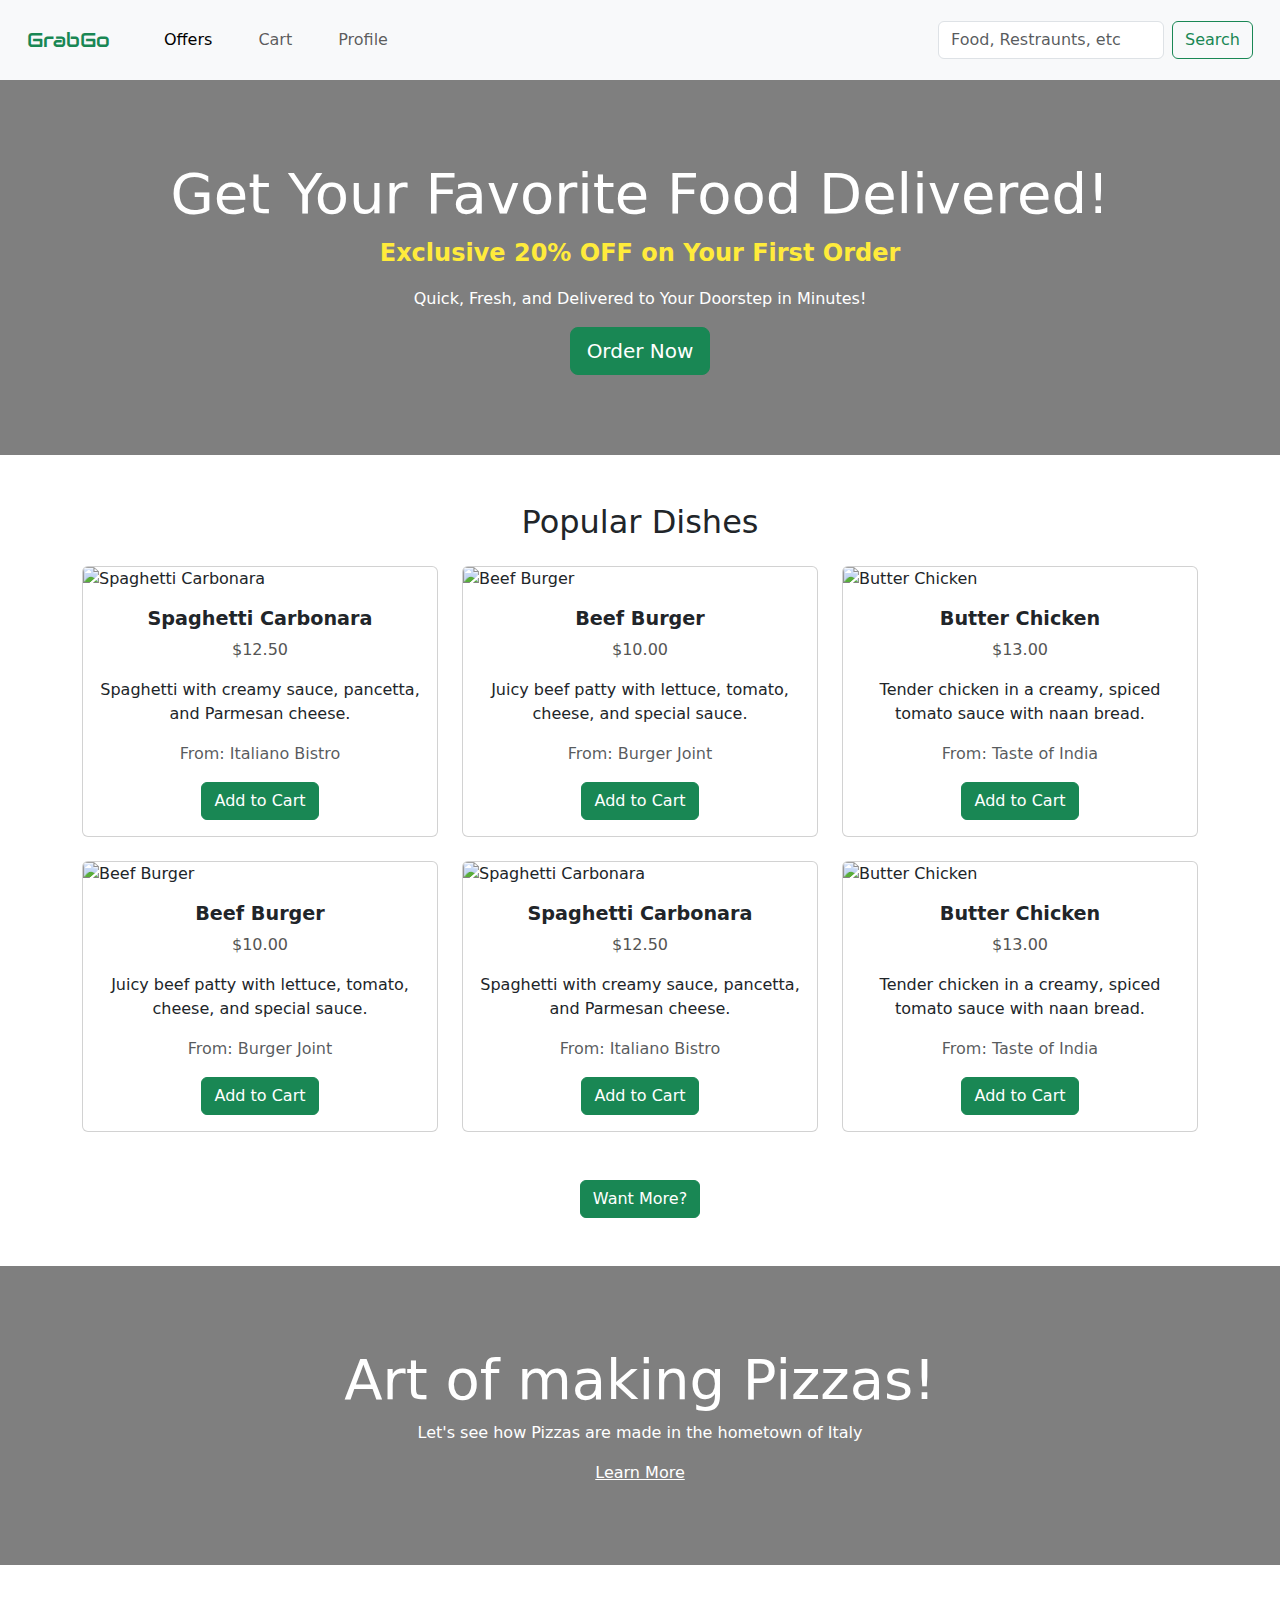
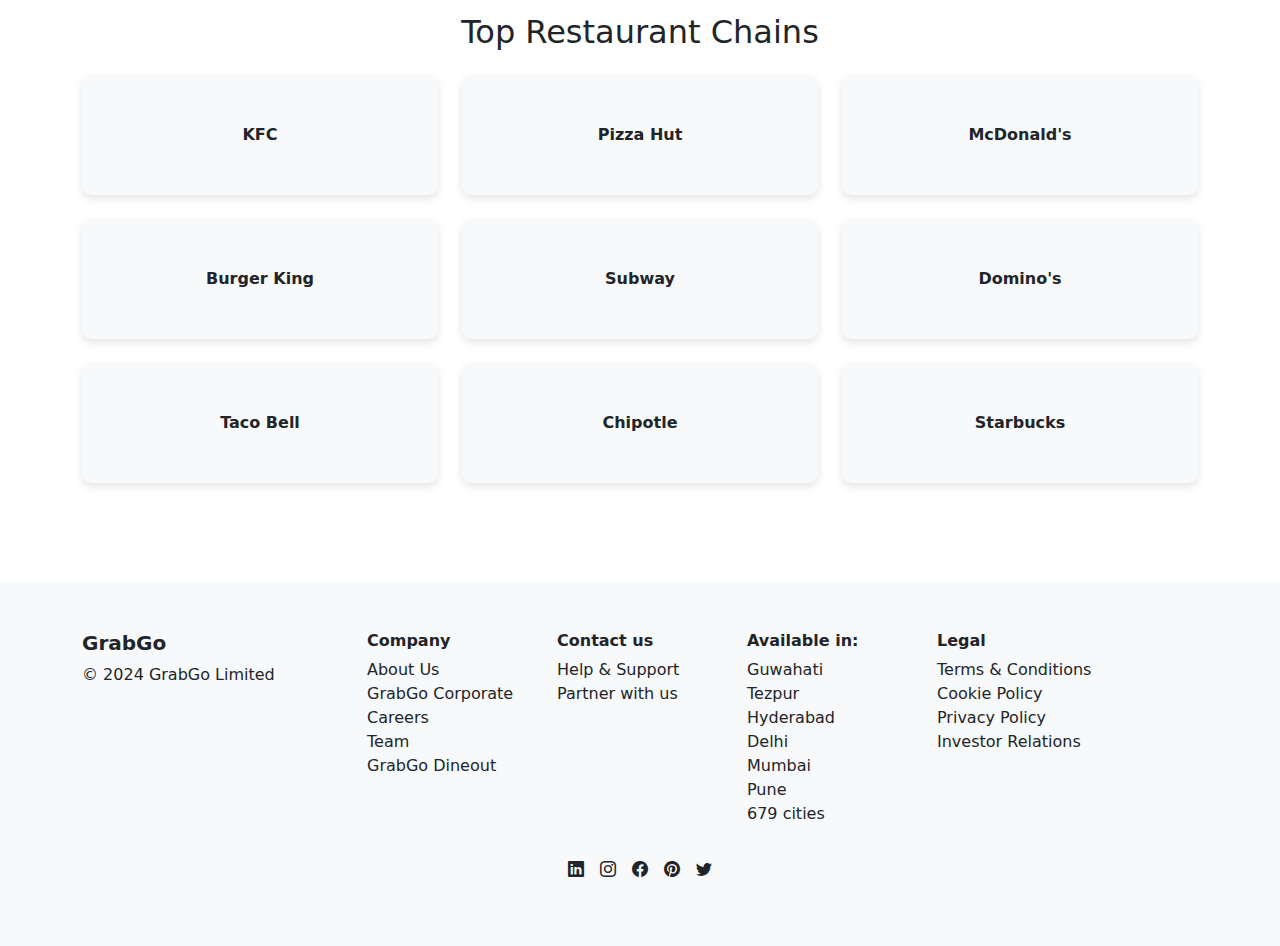
==== index.html @ b7c3b2dc "Add files via upload" ====
<!doctype html>
<html lang="en">

<head>
    <title>GrubGo - Pick your favourite dishes ASAP!</title>
    <meta charset="utf-8">
    <meta name="viewport" content="width=device-width, initial-scale=1">
    <link href="https://cdn.jsdelivr.net/npm/bootstrap@5.3.3/dist/css/bootstrap.min.css" rel="stylesheet" integrity="sha384-QWTKZyjpPEjISv5WaRU9OFeRpok6YctnYmDr5pNlyT2bRjXh0JMhjY6hW+ALEwIH" crossorigin="anonymous">
    <link rel="stylesheet" href="style.css">
    <link rel="preconnect" href="https://fonts.googleapis.com">
<link rel="preconnect" href="https://fonts.gstatic.com" crossorigin>
<link href="https://fonts.googleapis.com/css2?family=Audiowide&family=Press+Start+2P&display=swap" rel="stylesheet">
<link href="https://cdn.jsdelivr.net/npm/bootstrap-icons/font/bootstrap-icons.css" rel="stylesheet">

</head>

<body>
    <!-- Navbar -->
    <nav class="navbar navbar-expand-lg bg-body-tertiary">
        <div class="container-fluid">
          <a class="navbar-brand text-success" href="" style="font-family: 'Audiowide', sans-serif;">GrabGo</a>
          <button class="navbar-toggler" type="button" data-bs-toggle="collapse" data-bs-target="#navbarSupportedContent" aria-controls="navbarSupportedContent" aria-expanded="false" aria-label="Toggle navigation">
            <span class="navbar-toggler-icon"></span>
          </button>
          <div class="collapse navbar-collapse" id="navbarSupportedContent">
            <ul class="navbar-nav me-auto mb-2 mb-lg-0">
              <li class="nav-item">
                <a class="nav-link active" aria-current="page" href="#">Offers</a>
              </li> 
              <li class="nav-item">
                <a class="nav-link" href="#" data-bs-toggle="modal" data-bs-target="#checkoutModal">Cart</a>
              </li>
              <li class="nav-item">
                <a class="nav-link" href="#">Profile</a>
              </li>
            </ul>
            <form class="d-flex" role="search">
              <input class="form-control me-2" type="search" placeholder="Food, Restraunts, etc" aria-label="Search">
              <button class="btn btn-outline-success" type="submit">Search</button>
            </form>
          </div>
        </div>
      </nav>    


    <!-- Banner Section -->
<div class="banner">
    <div class="banner-overlay"></div>
    <div class="container banner-content">
        <h1 class="display-4 text-white">Get Your Favorite Food Delivered!</h1>
        <p class="lead discount-text">Exclusive 20% OFF on Your First Order</p>
        <p class="text-white">Quick, Fresh, and Delivered to Your Doorstep in Minutes!</p>
        <a href="#order" class="btn btn-lg btn-success text-white">Order Now</a>
    </div>
</div>

    <!-- Popular Dishes Section -->
<div class="container my-5">
    <h2 class="text-center mb-4">Popular Dishes</h2>
    <div class="row g-4" id="foodItemsContainer">
        <!-- Food items will be injected here -->
    </div>
    <div class="container mt-5 d-flex justify-content-center">
        <a href="food.html" class="btn btn-success">Want More?</a>
    </div>
</div>  
<!-- Banner Section -->
<div class="banner2">
    <div class="banner-overlay"></div>
    <div class="container banner-content">
        <h1 class="display-4 text-white" style="font-weight: 500;">Art of making Pizzas!</h1>
        <p class="text-white">Let's see how Pizzas are made in the hometown of Italy</p>
        <a href="#order" class="text-white">Learn More</a>
    </div>
</div>

<!-- Top Restaurants Section -->
<div class="container my-5">
    <h2 class="text-center mb-4">Top Restaurant Chains</h2>
    <div class="row g-4">
        <div class="col-md-4">
            <div class="restaurant-card">KFC</div>
        </div>
        <div class="col-md-4">
            <div class="restaurant-card">Pizza Hut</div>
        </div>
        <div class="col-md-4">
            <div class="restaurant-card">McDonald's</div>
        </div>
        <div class="col-md-4">
            <div class="restaurant-card">Burger King</div>
        </div>
        <div class="col-md-4">
            <div class="restaurant-card">Subway</div>
        </div>
        <div class="col-md-4">
            <div class="restaurant-card">Domino's</div>
        </div>
        <div class="col-md-4">
            <div class="restaurant-card">Taco Bell</div>
        </div>
        <div class="col-md-4">
            <div class="restaurant-card">Chipotle</div>
        </div>
        <div class="col-md-4">
            <div class="restaurant-card">Starbucks</div>
        </div>
    </div>
</div>

    <!-- Footer -->
<footer class="bg-light text-dark py-5 footer">
    <div class="container">
        <div class="row">
            <!-- Logo and Copyright -->
            <div class="col-lg-3 col-md-6 mb-4 mb-lg-0">
                <h5 class="fw-bold text-orange">GrabGo</h5>
                <p>© 2024 GrabGo Limited</p>
            </div>
            
            <!-- Company Links -->
            <div class="col-lg-2 col-md-6 mb-4 mb-lg-0">
                <h6 class="fw-bold">Company</h6>
                <ul class="list-unstyled">
                    <li><a href="#" class="text-dark text-decoration-none">About Us</a></li>
                    <li><a href="#" class="text-dark text-decoration-none">GrabGo Corporate</a></li>
                    <li><a href="#" class="text-dark text-decoration-none">Careers</a></li>
                    <li><a href="#" class="text-dark text-decoration-none">Team</a></li>
                    <li><a href="#" class="text-dark text-decoration-none">GrabGo Dineout</a></li>
                </ul>
            </div>
            
            <!-- Contact Us Links -->
            <div class="col-lg-2 col-md-6 mb-4 mb-lg-0">
                <h6 class="fw-bold">Contact us</h6>
                <ul class="list-unstyled">
                    <li><a href="#" class="text-dark text-decoration-none">Help & Support</a></li>
                    <li><a href="#" class="text-dark text-decoration-none">Partner with us</a></li>
                </ul>
            </div>
            
            <!-- Available Cities Links -->
            <div class="col-lg-2 col-md-6 mb-4 mb-lg-0">
                <h6 class="fw-bold">Available in:</h6>
                <ul class="list-unstyled">
                    <li><a href="#" class="text-dark text-decoration-none">Guwahati</a></li>
                    <li><a href="#" class="text-dark text-decoration-none">Tezpur</a></li>
                    <li><a href="#" class="text-dark text-decoration-none">Hyderabad</a></li>
                    <li><a href="#" class="text-dark text-decoration-none">Delhi</a></li>
                    <li><a href="#" class="text-dark text-decoration-none">Mumbai</a></li>
                    <li><a href="#" class="text-dark text-decoration-none">Pune</a></li>
                    <li><a href="#" class="text-dark text-decoration-none">679 cities</a></li>
                </ul>
            </div>
            
            <!-- Legal Links -->
            <div class="col-lg-2 col-md-6 mb-4 mb-lg-0">
                <h6 class="fw-bold">Legal</h6>
                <ul class="list-unstyled">
                    <li><a href="#" class="text-dark text-decoration-none">Terms & Conditions</a></li>
                    <li><a href="#" class="text-dark text-decoration-none">Cookie Policy</a></li>
                    <li><a href="#" class="text-dark text-decoration-none">Privacy Policy</a></li>
                    <li><a href="#" class="text-dark text-decoration-none">Investor Relations</a></li>
                </ul>
            </div>
        </div>
    </div>
    
    <!-- Social Links at the Bottom -->
    <div class="container mt-3">
        <div class="row justify-content-center">
            <div class="col-12">
                <ul class="list-unstyled d-flex justify-content-center">
                    <li><a href="#" class="text-dark text-decoration-none me-3"><i class="bi bi-linkedin"></i></a></li>
                    <li><a href="#" class="text-dark text-decoration-none me-3"><i class="bi bi-instagram"></i></a></li>
                    <li><a href="#" class="text-dark text-decoration-none me-3"><i class="bi bi-facebook"></i></a></li>
                    <li><a href="#" class="text-dark text-decoration-none me-3"><i class="bi bi-pinterest"></i></a></li>
                    <li><a href="#" class="text-dark text-decoration-none"><i class="bi bi-twitter"></i></a></li>
                </ul>
            </div>
        </div>
    </div>
</footer>


    <!-- Modal -->
<div class="modal fade" id="checkoutModal" tabindex="-1" aria-labelledby="checkoutModalLabel" aria-hidden="true">
    <div class="modal-dialog modal-dialog-centered">
        <div class="modal-content">
            <div class="modal-header">
                <h5 class="modal-title" id="checkoutModalLabel">Your Cart</h5>
                <button type="button" class="btn-close" data-bs-dismiss="modal" aria-label="Close"></button>
            </div>
            <div class="modal-body">
                <table class="table">
                    <thead>
                        <tr>
                            <th>Product</th>
                            <th class="text-center">Quantity</th>
                            <th>Price</th>
                        </tr>
                    </thead>
                    <tbody>
                        <tr>
                            <td>Cheese Burger</td>
                            <td class="text-center">
                                <button class="btn btn-outline-secondary btn-sm" onclick="decrementQuantity('cheeseBurgerQty', 5.99)">−</button>
                                <span id="cheeseBurgerQty" class="mx-2">2</span>
                                <button class="btn btn-outline-secondary btn-sm" onclick="incrementQuantity('cheeseBurgerQty', 5.99)">+</button>
                            </td>
                            <td>$<span id="cheeseBurgerPrice">11.98</span></td>
                        </tr>
                        <tr>
                            <td>Pepperoni Pizza</td>
                            <td class="text-center">
                                <button class="btn btn-outline-secondary btn-sm" onclick="decrementQuantity('pepperoniPizzaQty', 8.99)">−</button>
                                <span id="pepperoniPizzaQty" class="mx-2">1</span>
                                <button class="btn btn-outline-secondary btn-sm" onclick="incrementQuantity('pepperoniPizzaQty', 8.99)">+</button>
                            </td>
                            <td>$<span id="pepperoniPizzaPrice">8.99</span></td>
                        </tr>
                        <tr>
                            <td>Sushi Platter</td>
                            <td class="text-center">
                                <button class="btn btn-outline-secondary btn-sm" onclick="decrementQuantity('sushiPlatterQty', 12.99)">−</button>
                                <span id="sushiPlatterQty" class="mx-2">1</span>
                                <button class="btn btn-outline-secondary btn-sm" onclick="incrementQuantity('sushiPlatterQty', 12.99)">+</button>
                            </td>
                            <td>$<span id="sushiPlatterPrice">12.99</span></td>
                        </tr>
                    </tbody>
                    <tfoot>
                        <tr>
                            <th colspan="2" class="text-end">Subtotal</th>
                            <th>$<span id="subtotalPrice">33.96</span></th>
                        </tr>
                        <tr>
                            <th colspan="2" class="text-end">Tax (10%)</th>
                            <th>$<span id="taxPrice">3.40</span></th>
                        </tr>
                        <tr>
                            <th colspan="2" class="text-end">Delivery Charges</th>
                            <th>$<span id="deliveryCharges">5.00</span></th>
                        </tr>
                        <tr>
                            <th colspan="2" class="text-end">Total</th>
                            <th>$<span id="totalPrice">42.36</span></th>
                        </tr>
                    </tfoot>
                    
                </table>
            </div>
            <div class="modal-footer">
                <button type="button" class="btn btn-success">
                    <a href="checkout.html" class="text-decoration-none text-white">Proceed to Checkout</a>
                </button>
            </div>
        </div>
    </div>
</div>


    <!-- Bootstrap JS -->
    <script src="https://cdn.jsdelivr.net/npm/bootstrap@5.3.3/dist/js/bootstrap.bundle.min.js" integrity="sha384-YvpcrYf0tY3lHB60NNkmXc5s9fDVZLESaAA55NDzOxhy9GkcIdslK1eN7N6jIeHz" crossorigin="anonymous"></script>
</body>
<!-- JavaScript for incrementing and decrementing quantities -->
<script src="script.js"></script>  
</html>
---- style.css ----
body{
    overflow-x: hidden;
}
 
 /* Custom styling for banner */
 .banner {
    background-image: url('https://png.pngtree.com/thumb_back/fw800/background/20240612/pngtree-cookies-with-coffee-beans-and-milk-image_15748825.jpg');
    background-size: cover;
    background-position: center;
    color: #fff;
    text-align: center;
    padding: 80px 20px;
    position: relative;
}

.banner2 {
    background-image: url('https://media.istockphoto.com/id/1144820743/photo/pizza-chef-preparing-pizza-at-the-restaurant.jpg?s=612x612&w=0&k=20&c=QMcGU_j2hwvl7LG-KmWXCfnYVulH_b8zywKLSmHswRo=');
    background-size: cover;
    background-position: center;
    color: #fff;
    text-align: center;
    padding: 80px 20px;
    position: relative;
}

.navbar{
        height: 80px;
        padding-left: 15px;
        padding-right: 15px;
    }

.nav-link{
    margin-left: 30px;
}

.banner-overlay {
    position: absolute;
    top: 0;
    left: 0;
    right: 0;
    bottom: 0;
    background-color: rgba(0, 0, 0, 0.5); /* Dark overlay for readability */
}

.banner-content {
    position: relative;
    z-index: 1;
}

.discount-text {
    font-size: 1.5rem;
    font-weight: bold;
    color: #ffeb3b; /* Highlighted discount color */
}

.banner-btn {
    background-color: #b42bf4;
    color: #ffffff;
    border: none;
}

.search-btn{
    background-color: #b42bf4;
    color: white;
}
       /* Top Restaurants Cards */
.restaurant-card {
    width: 100%;
    background-color: #f8f9fa;
    display: flex;
    align-items: center;
    justify-content: center;
    border-radius: 10px;
    box-shadow: 0 4px 8px rgba(0, 0, 0, 0.1);
    font-weight: bold;
    font-size: 1rem;
    height: 120px;
    text-align: center;
    transition: transform 0.3s ease, box-shadow 0.3s ease; /* Smooth transition for scaling and shadow */
}

/* Hover Effect */
.restaurant-card:hover {
    transform: scale(1.05); /* Scale up the card */
    box-shadow: 0 8px 16px rgba(0, 0, 0, 0.2); /* Increase shadow size */
    cursor: pointer; /* Change the cursor to indicate it's clickable */
}

        /* Popular Dishes Cards */
        .food-card .card-body {
            text-align: center;
        }
        .food-card-title {
            font-size: 1.2rem;
            font-weight: bold;
        }
        .food-card-price {
            font-size: 1rem;
            color: #555;
        }

.footer{
    margin-top: 100px;
    width: 100%;
}

@media (max-width: 767px) {
    .footer .col-lg-3,
    .footer .col-lg-2 {
        text-align: center;
    }

    .footer .col-md-6 {
        text-align: center;
    }
    
    .footer h5,
    .footer h6 {
        font-size: 1.2rem;
    }

    .footer ul {
        padding-left: 0;
        list-style-type: none;
    }
}

.personal-details{
    font-weight: bold;
}

.discount-section{
    font-weight: bold;
}

/* Payment Info Section */
.payment-info-section {
    margin-top: 50px;
}

.payment-info-section h3 {
    margin-bottom: 20px;
    text-align: center;
}

.payment-info-section .form-label {
    font-weight: bold;
}

/* Adjusting the form fields */
.payment-info-section .form-group {
    margin-bottom: 1rem;
}

.payment-info-section .col-form-label {
    font-weight: bold;
}

/* Making Expiry Date and CVV fields smaller */
.payment-info-section .form-small {
    max-width: 200px;
}

/* Styling for making fields side by side */
.payment-info-section .row {
    justify-content: center;
}

.personal-details-header, .payment-details-header, .discount-details-header{
    font-weight: bold;
    font-size: 18px;
}
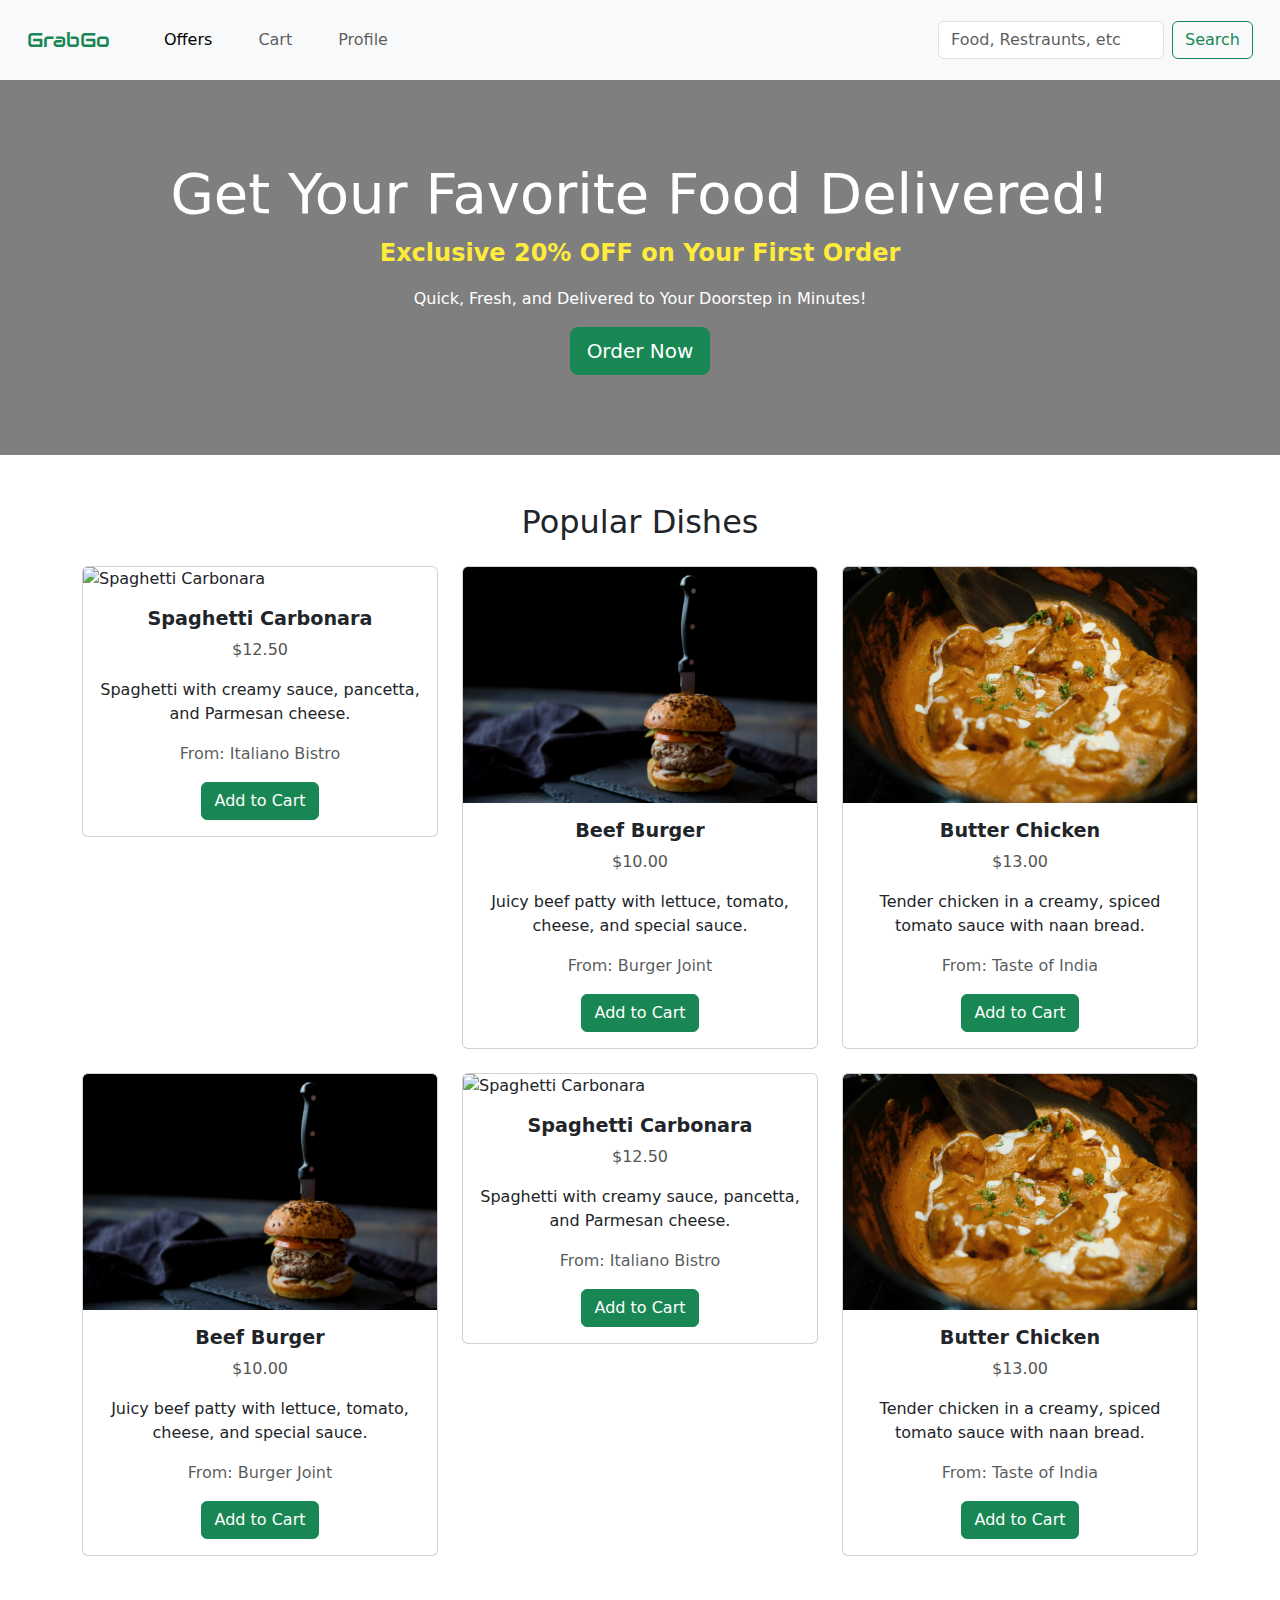
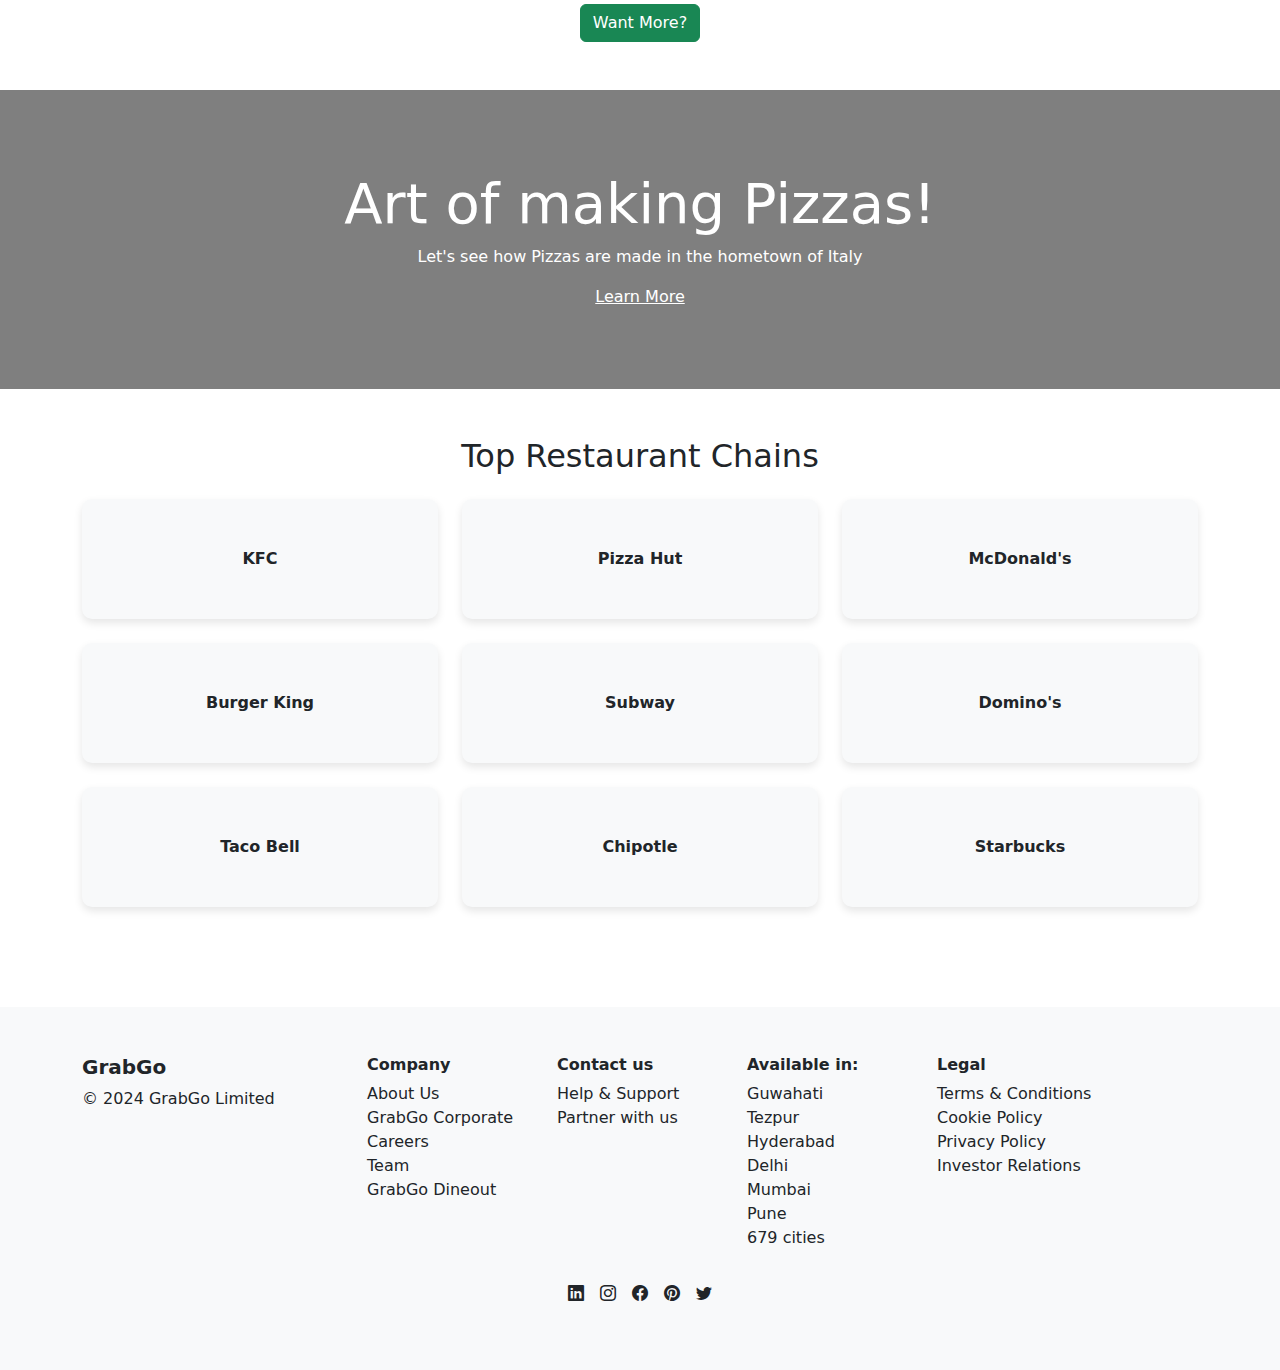
==== commit 59e51380: "Update index.html" ====
--- a/index.html
+++ b/index.html
@@ -3,17 +3,15 @@
 
 <head>
     <title>GrubGo - Pick your favourite dishes ASAP!</title>
-    <meta charset="utf-8">
-    <meta name="viewport" content="width=device-width, initial-scale=1">
-    <link href="https://cdn.jsdelivr.net/npm/bootstrap@5.3.3/dist/css/bootstrap.min.css" rel="stylesheet" integrity="sha384-QWTKZyjpPEjISv5WaRU9OFeRpok6YctnYmDr5pNlyT2bRjXh0JMhjY6hW+ALEwIH" crossorigin="anonymous">
-    <link rel="stylesheet" href="style.css">
-    <link rel="preconnect" href="https://fonts.googleapis.com">
+</head>
+<meta charset="utf-8">
+<meta name="viewport" content="width=device-width, initial-scale=1">
+<link href="https://cdn.jsdelivr.net/npm/bootstrap@5.3.3/dist/css/bootstrap.min.css" rel="stylesheet" integrity="sha384-QWTKZyjpPEjISv5WaRU9OFeRpok6YctnYmDr5pNlyT2bRjXh0JMhjY6hW+ALEwIH" crossorigin="anonymous">
+<link rel="stylesheet" href="style.css">
+<link rel="preconnect" href="https://fonts.googleapis.com">
 <link rel="preconnect" href="https://fonts.gstatic.com" crossorigin>
 <link href="https://fonts.googleapis.com/css2?family=Audiowide&family=Press+Start+2P&display=swap" rel="stylesheet">
 <link href="https://cdn.jsdelivr.net/npm/bootstrap-icons/font/bootstrap-icons.css" rel="stylesheet">
-
-</head>
-
 <body>
     <!-- Navbar -->
     <nav class="navbar navbar-expand-lg bg-body-tertiary">
@@ -265,4 +263,4 @@
 </body>
 <!-- JavaScript for incrementing and decrementing quantities -->
 <script src="script.js"></script>  
-</html>+</html>
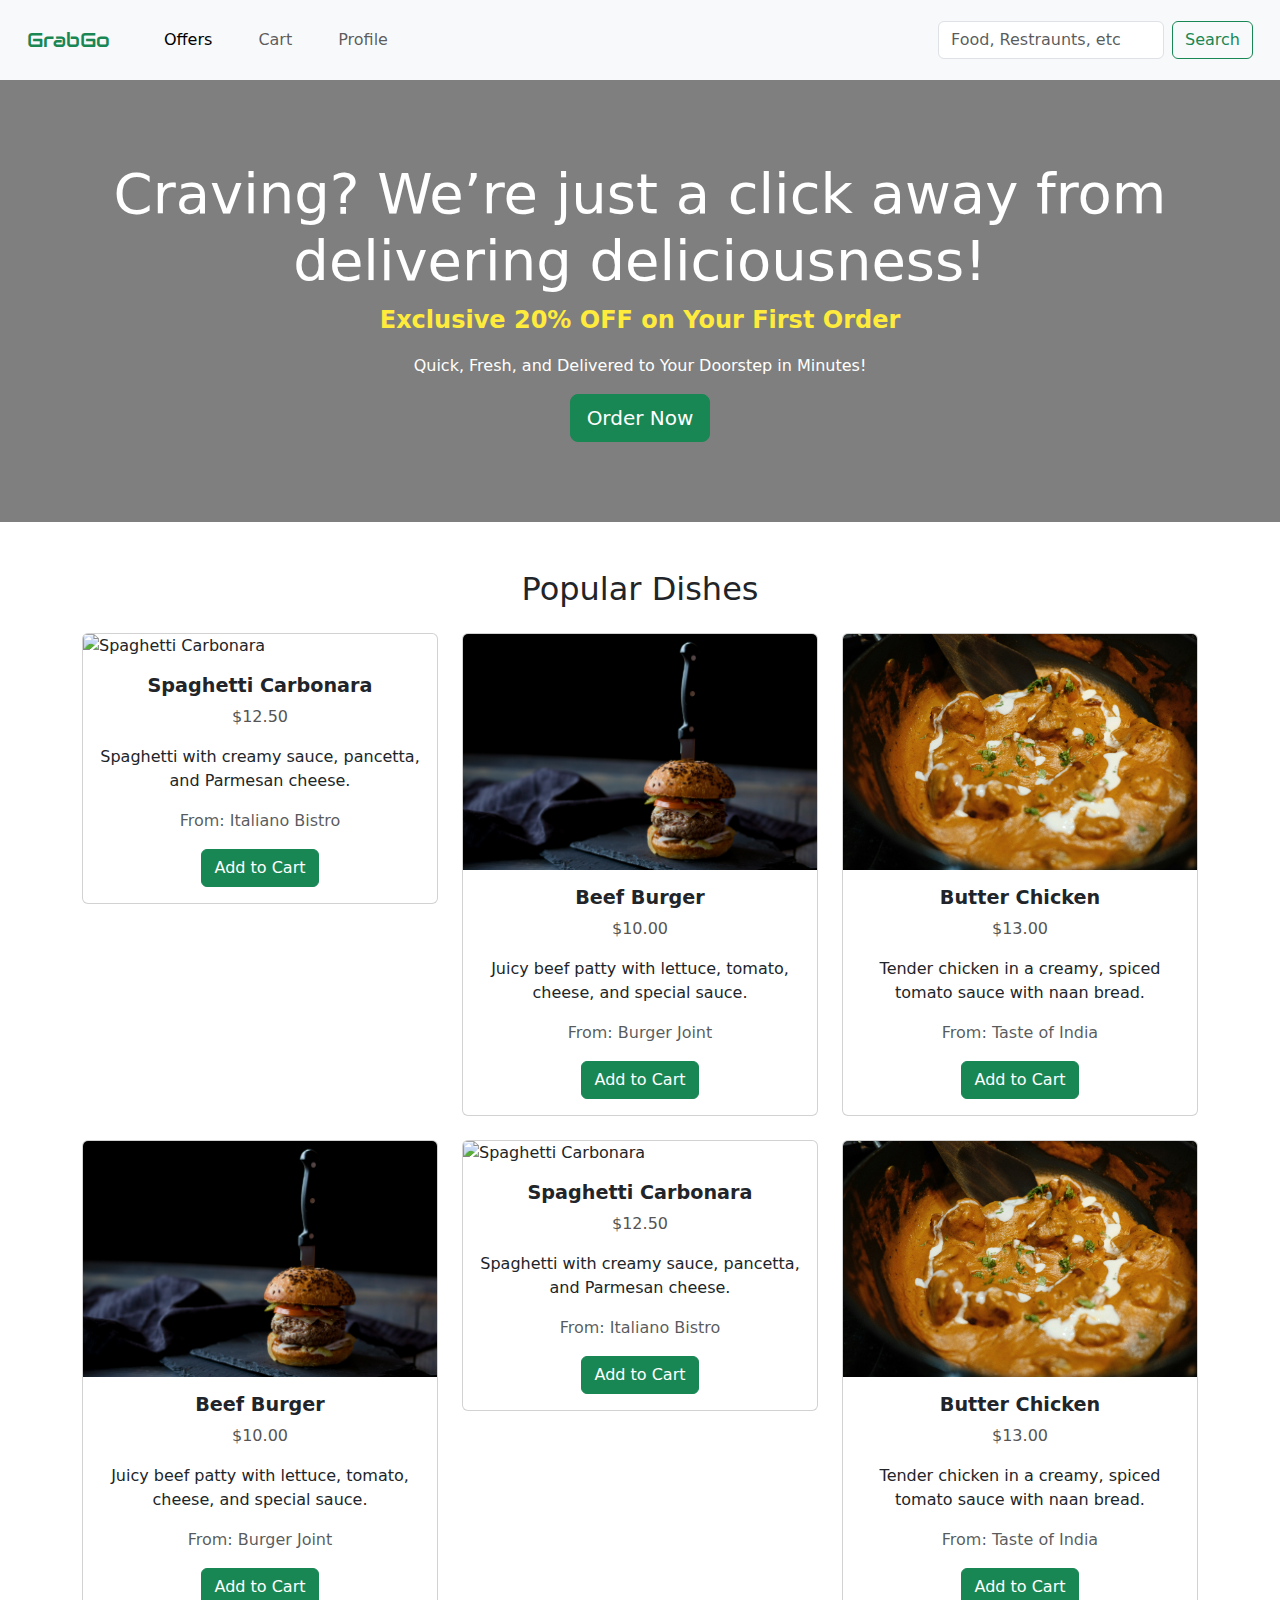
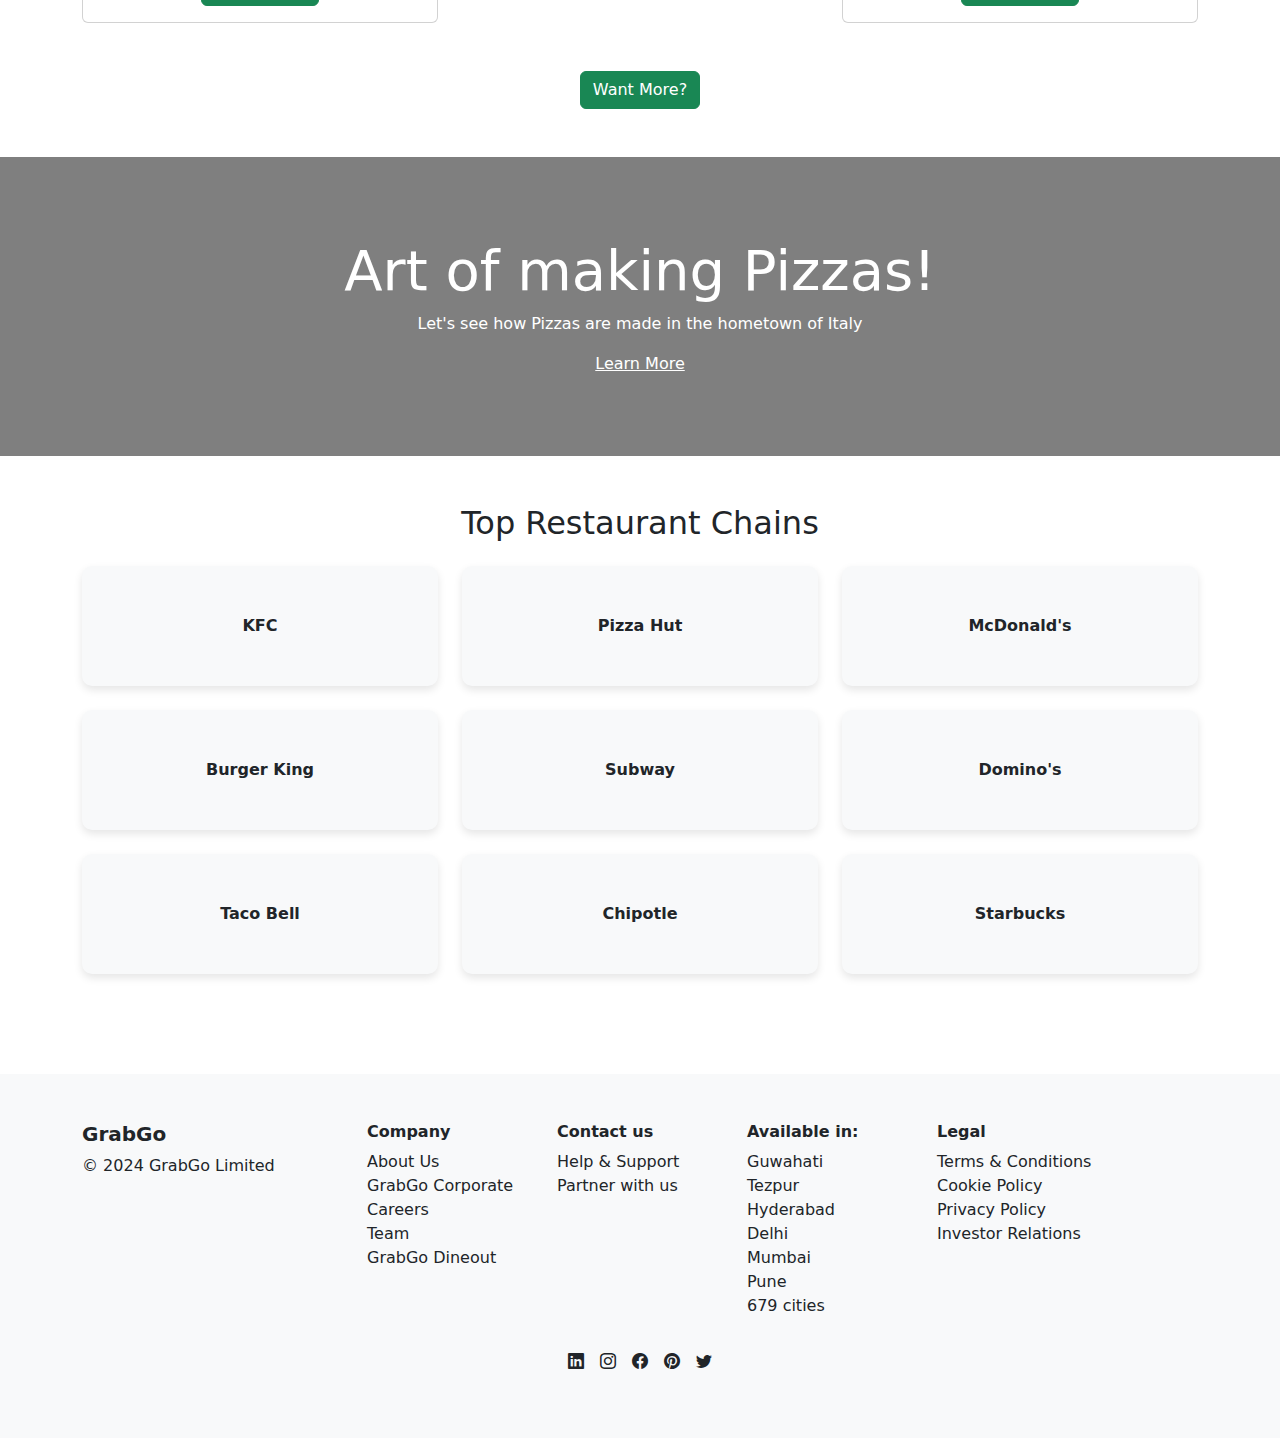
==== commit 4cf5e603: "Update index.html" ====
--- a/index.html
+++ b/index.html
@@ -45,7 +45,7 @@
 <div class="banner">
     <div class="banner-overlay"></div>
     <div class="container banner-content">
-        <h1 class="display-4 text-white">Get Your Favorite Food Delivered!</h1>
+        <h1 class="display-4 text-white">Craving? We’re just a click away from delivering deliciousness!</h1>
         <p class="lead discount-text">Exclusive 20% OFF on Your First Order</p>
         <p class="text-white">Quick, Fresh, and Delivered to Your Doorstep in Minutes!</p>
         <a href="#order" class="btn btn-lg btn-success text-white">Order Now</a>
--- a/style.css
+++ b/style.css
@@ -1,9 +1,8 @@
 body{
     overflow-x: hidden;
 }
- 
- /* Custom styling for banner */
- .banner {
+/* Custom styling for banner */
+.banner {
     background-image: url('https://png.pngtree.com/thumb_back/fw800/background/20240612/pngtree-cookies-with-coffee-beans-and-milk-image_15748825.jpg');
     background-size: cover;
     background-position: center;
@@ -12,7 +11,6 @@
     padding: 80px 20px;
     position: relative;
 }
-
 .banner2 {
     background-image: url('https://media.istockphoto.com/id/1144820743/photo/pizza-chef-preparing-pizza-at-the-restaurant.jpg?s=612x612&w=0&k=20&c=QMcGU_j2hwvl7LG-KmWXCfnYVulH_b8zywKLSmHswRo=');
     background-size: cover;
@@ -22,48 +20,43 @@
     padding: 80px 20px;
     position: relative;
 }
-
 .navbar{
-        height: 80px;
-        padding-left: 15px;
-        padding-right: 15px;
-    }
-
+    height: 80px;
+    padding-left: 15px;
+    padding-right: 15px;
+}
 .nav-link{
     margin-left: 30px;
 }
-
 .banner-overlay {
     position: absolute;
     top: 0;
     left: 0;
     right: 0;
     bottom: 0;
-    background-color: rgba(0, 0, 0, 0.5); /* Dark overlay for readability */
+    background-color: rgba(0, 0, 0, 0.5);
+   /* Dark overlay for readability */
 }
-
 .banner-content {
     position: relative;
     z-index: 1;
 }
-
 .discount-text {
     font-size: 1.5rem;
     font-weight: bold;
-    color: #ffeb3b; /* Highlighted discount color */
+    color: #ffeb3b;
+   /* Highlighted discount color */
 }
-
 .banner-btn {
     background-color: #b42bf4;
     color: #ffffff;
     border: none;
 }
-
 .search-btn{
     background-color: #b42bf4;
     color: white;
 }
-       /* Top Restaurants Cards */
+/* Top Restaurants Cards */
 .restaurant-card {
     width: 100%;
     background-color: #f8f9fa;
@@ -76,97 +69,82 @@
     font-size: 1rem;
     height: 120px;
     text-align: center;
-    transition: transform 0.3s ease, box-shadow 0.3s ease; /* Smooth transition for scaling and shadow */
+    transition: transform 0.3s ease, box-shadow 0.3s ease;
+   /* Smooth transition for scaling and shadow */
 }
-
 /* Hover Effect */
 .restaurant-card:hover {
-    transform: scale(1.05); /* Scale up the card */
-    box-shadow: 0 8px 16px rgba(0, 0, 0, 0.2); /* Increase shadow size */
-    cursor: pointer; /* Change the cursor to indicate it's clickable */
+    transform: scale(1.05);
+   /* Scale up the card */
+    box-shadow: 0 8px 16px rgba(0, 0, 0, 0.2);
+   /* Increase shadow size */
+    cursor: pointer;
+   /* Change the cursor to indicate it's clickable */
 }
-
-        /* Popular Dishes Cards */
-        .food-card .card-body {
-            text-align: center;
-        }
-        .food-card-title {
-            font-size: 1.2rem;
-            font-weight: bold;
-        }
-        .food-card-price {
-            font-size: 1rem;
-            color: #555;
-        }
-
+/* Popular Dishes Cards */
+.food-card .card-body {
+    text-align: center;
+}
+.food-card-title {
+    font-size: 1.2rem;
+    font-weight: bold;
+}
+.food-card-price {
+    font-size: 1rem;
+    color: #555;
+}
 .footer{
     margin-top: 100px;
     width: 100%;
 }
-
 @media (max-width: 767px) {
-    .footer .col-lg-3,
-    .footer .col-lg-2 {
+    .footer .col-lg-3, .footer .col-lg-2 {
         text-align: center;
-    }
-
+   }
     .footer .col-md-6 {
         text-align: center;
-    }
-    
-    .footer h5,
-    .footer h6 {
+   }
+    .footer h5, .footer h6 {
         font-size: 1.2rem;
-    }
-
+   }
     .footer ul {
         padding-left: 0;
         list-style-type: none;
-    }
+   }
 }
-
 .personal-details{
     font-weight: bold;
 }
-
 .discount-section{
     font-weight: bold;
 }
-
 /* Payment Info Section */
 .payment-info-section {
     margin-top: 50px;
 }
-
 .payment-info-section h3 {
     margin-bottom: 20px;
     text-align: center;
 }
-
 .payment-info-section .form-label {
     font-weight: bold;
 }
-
 /* Adjusting the form fields */
 .payment-info-section .form-group {
     margin-bottom: 1rem;
 }
-
 .payment-info-section .col-form-label {
     font-weight: bold;
 }
-
 /* Making Expiry Date and CVV fields smaller */
 .payment-info-section .form-small {
     max-width: 200px;
 }
-
 /* Styling for making fields side by side */
 .payment-info-section .row {
     justify-content: center;
 }
-
 .personal-details-header, .payment-details-header, .discount-details-header{
     font-weight: bold;
     font-size: 18px;
-}+}
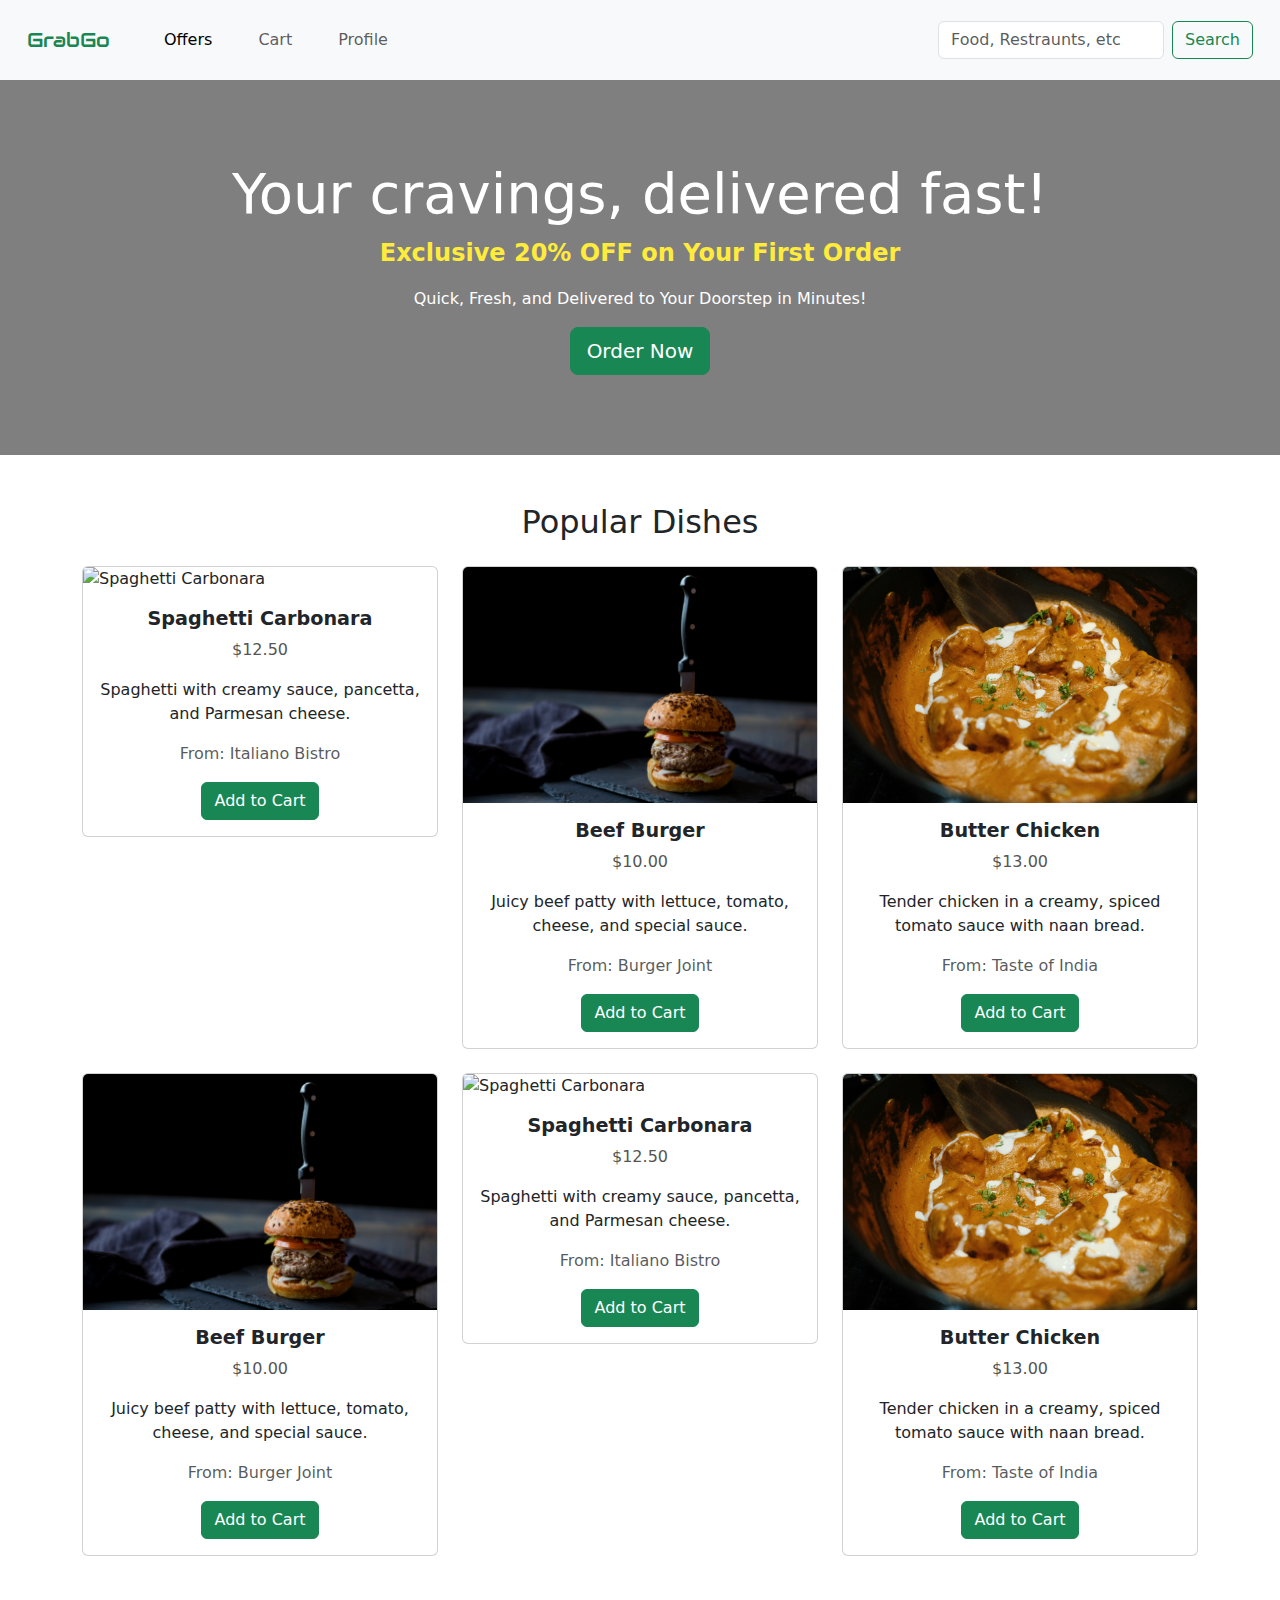
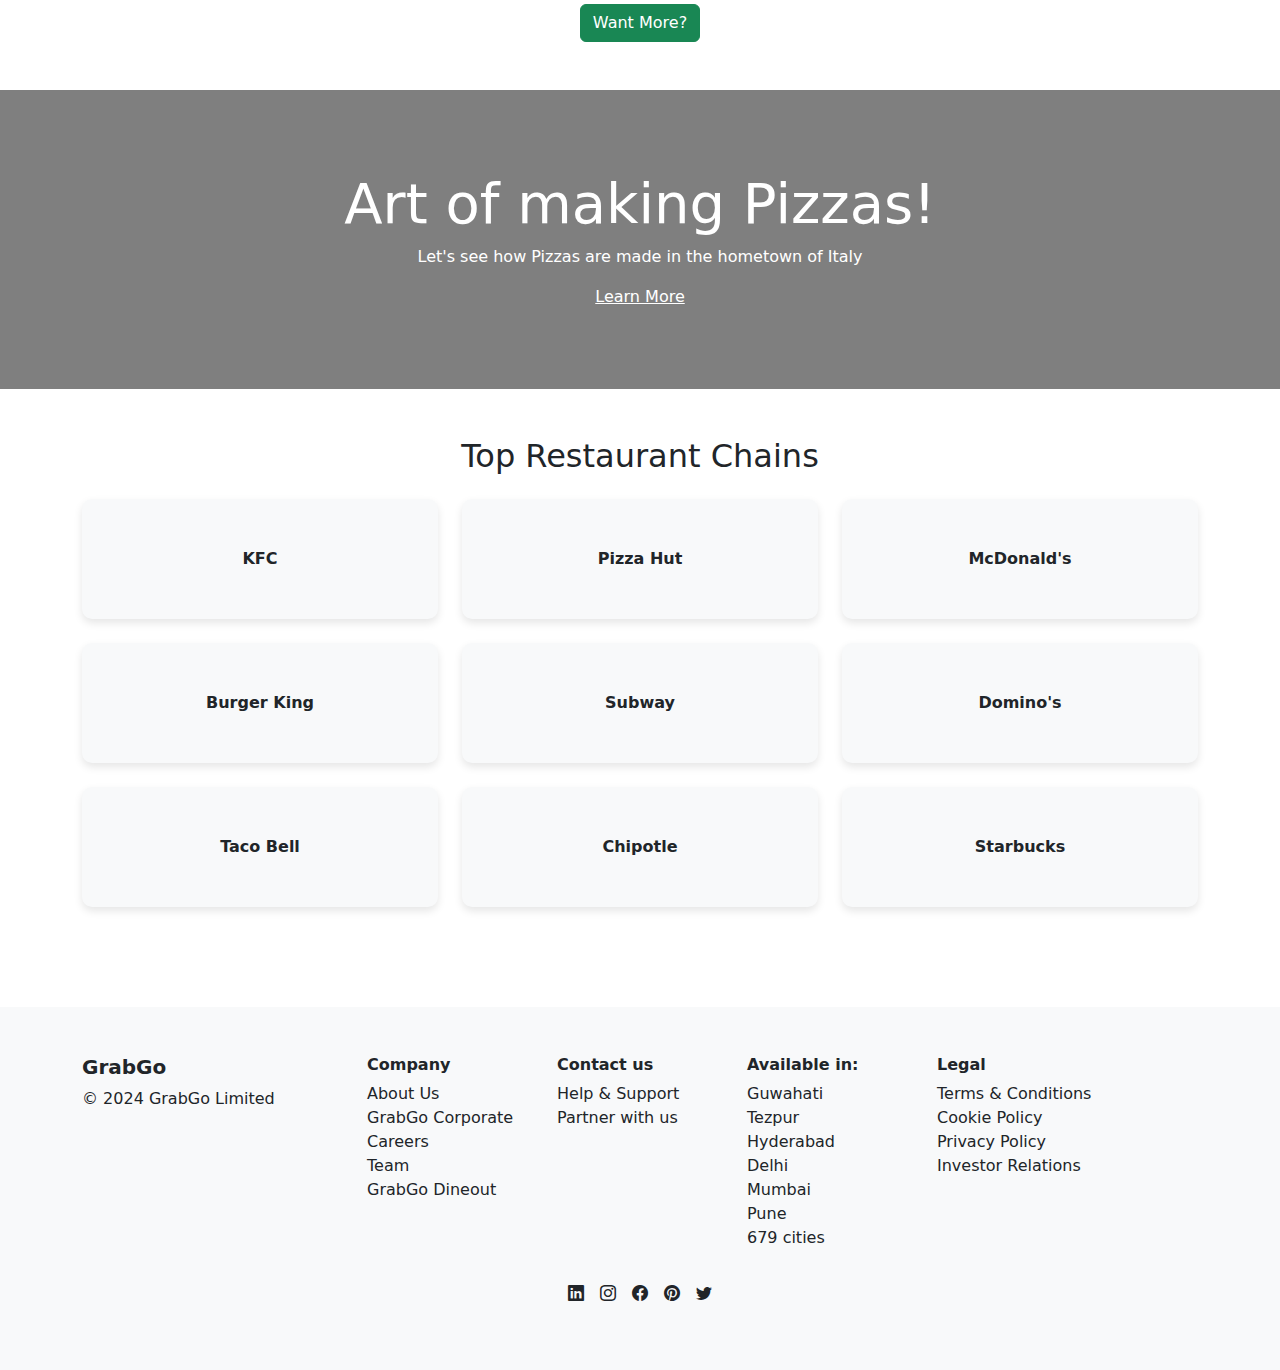
==== commit 5a059694: "Update index.html" ====
--- a/index.html
+++ b/index.html
@@ -45,7 +45,7 @@
 <div class="banner">
     <div class="banner-overlay"></div>
     <div class="container banner-content">
-        <h1 class="display-4 text-white">Craving? We’re just a click away from delivering deliciousness!</h1>
+        <h1 class="display-4 text-white">Your cravings, delivered fast!</h1>
         <p class="lead discount-text">Exclusive 20% OFF on Your First Order</p>
         <p class="text-white">Quick, Fresh, and Delivered to Your Doorstep in Minutes!</p>
         <a href="#order" class="btn btn-lg btn-success text-white">Order Now</a>
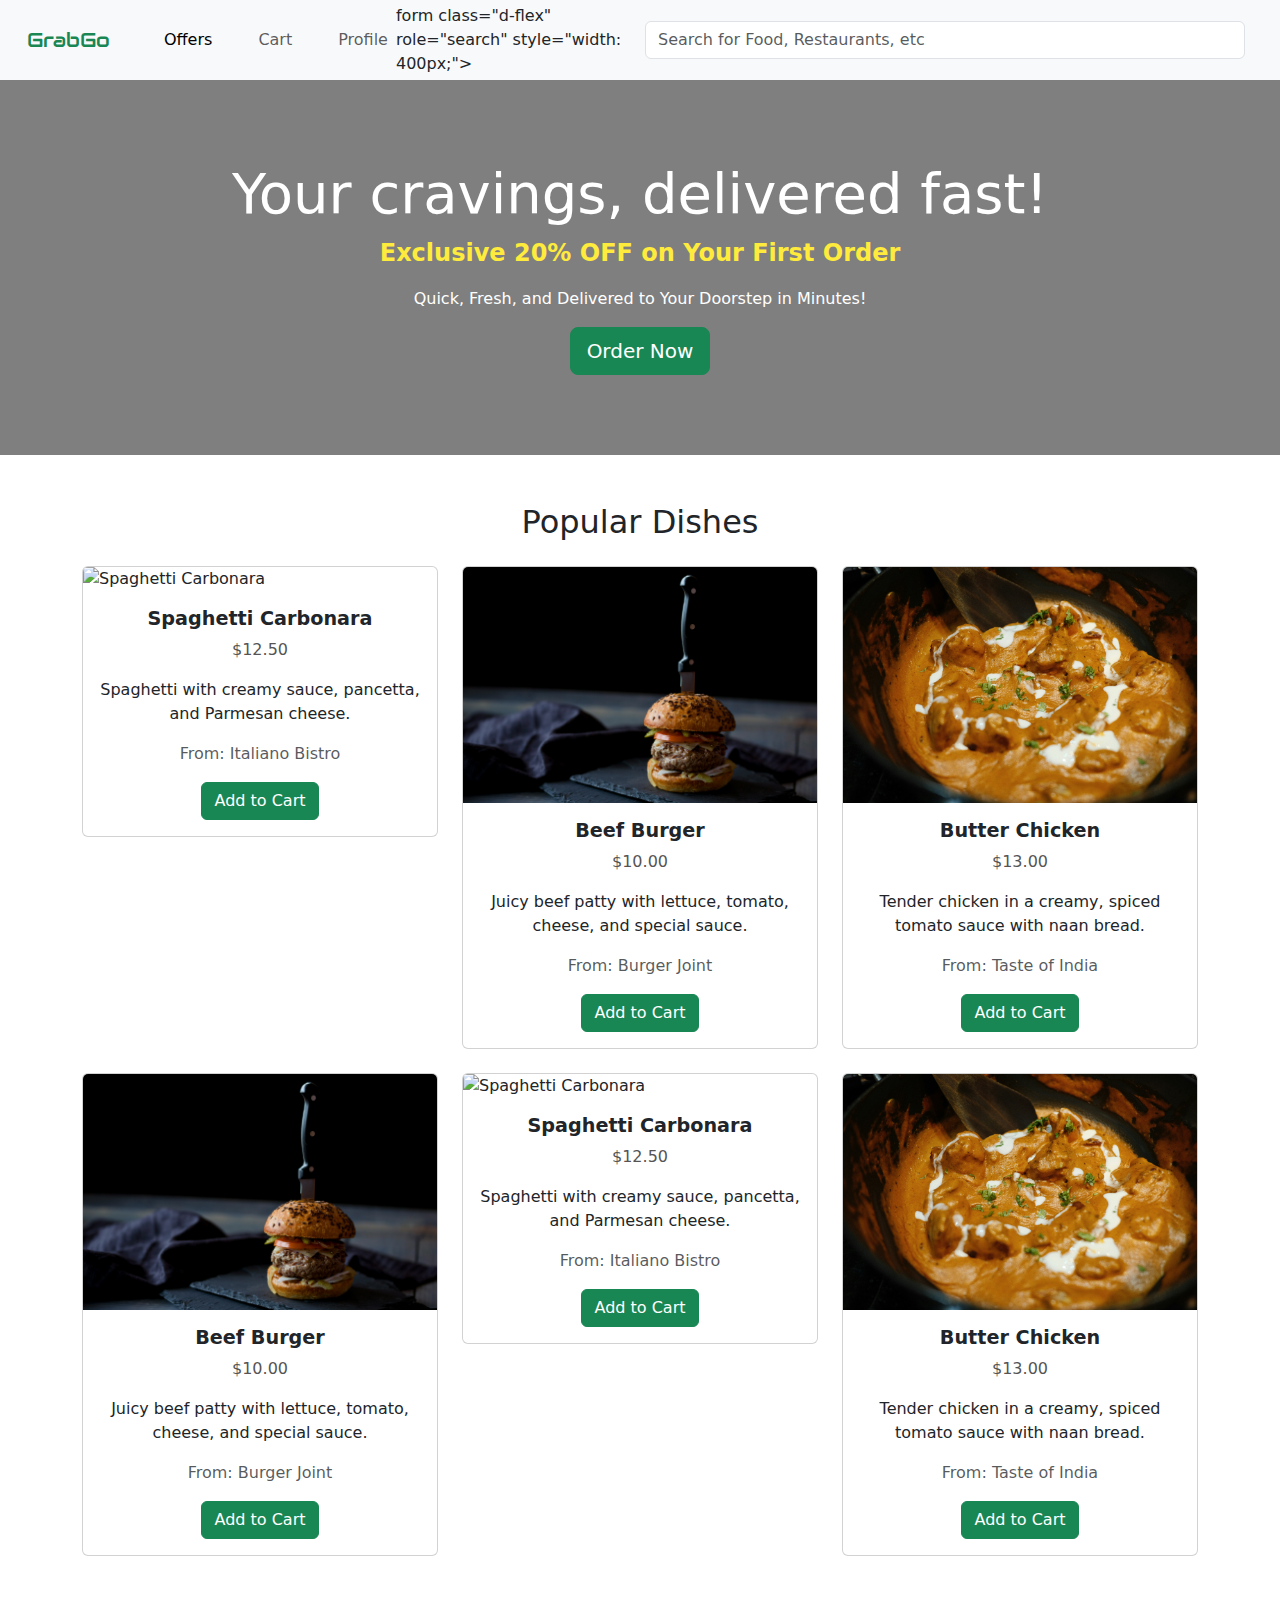
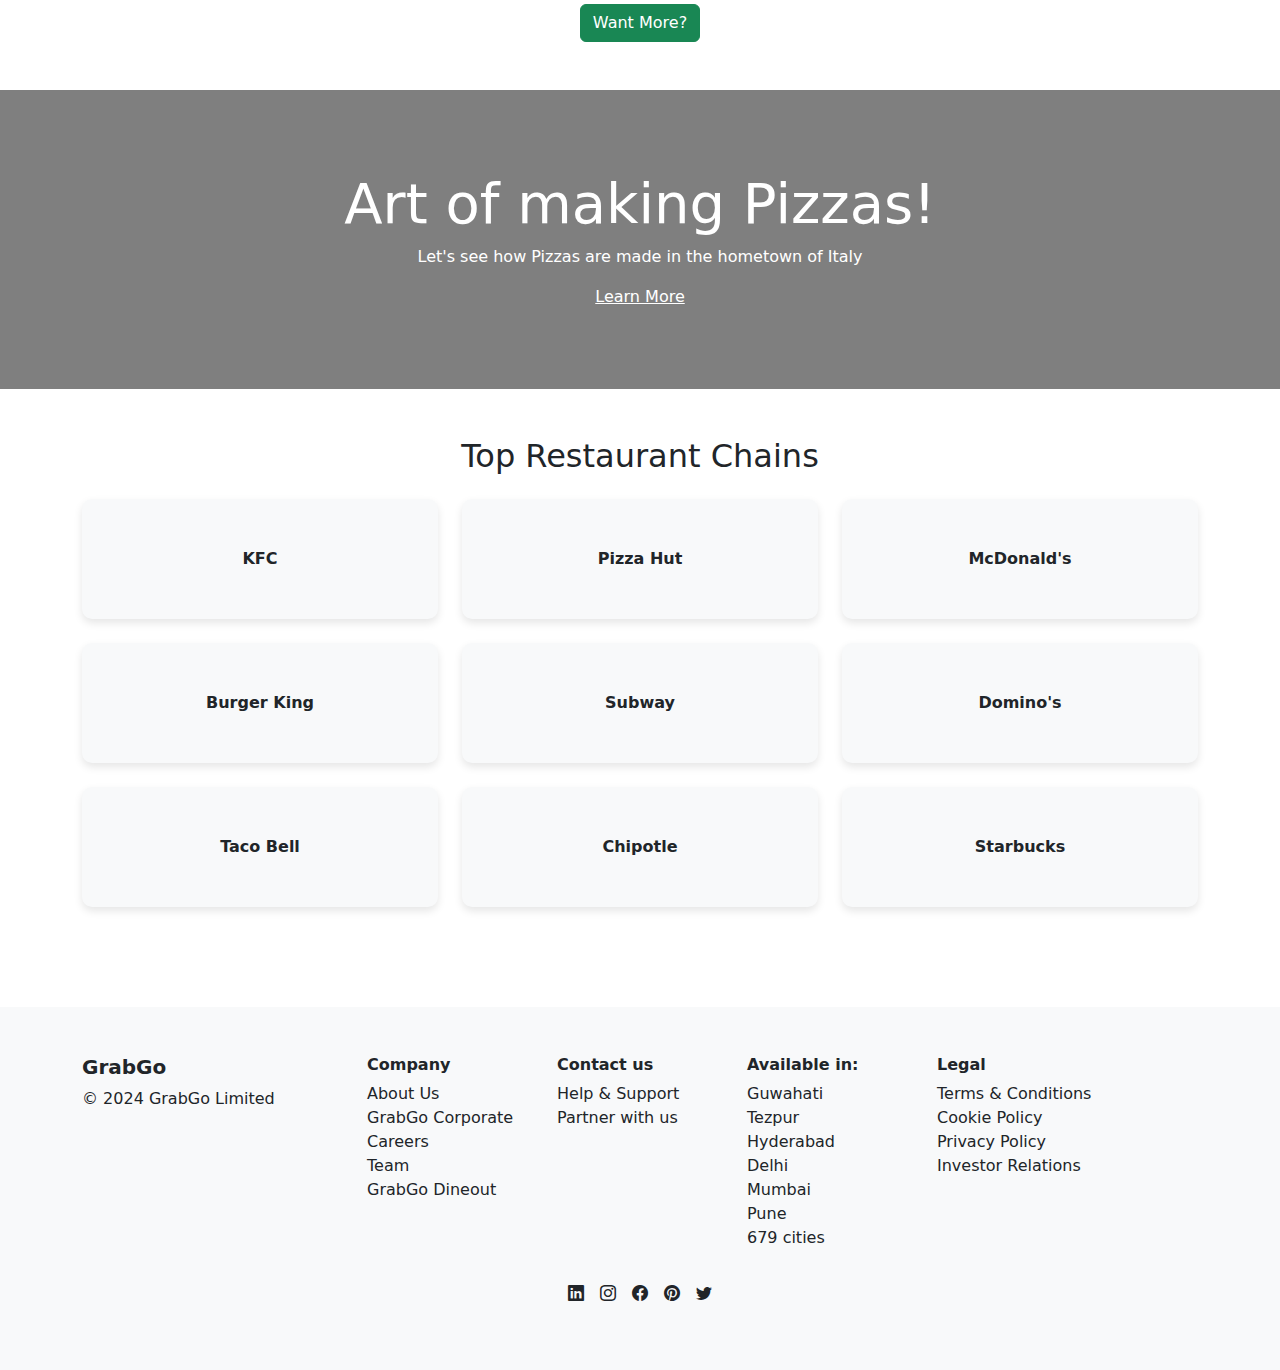
==== commit a3ec4df9: "Update index.html" ====
--- a/index.html
+++ b/index.html
@@ -32,10 +32,9 @@
                 <a class="nav-link" href="#">Profile</a>
               </li>
             </ul>
-            <form class="d-flex" role="search">
-              <input class="form-control me-2" type="search" placeholder="Food, Restraunts, etc" aria-label="Search">
-              <button class="btn btn-outline-success" type="submit">Search</button>
-            </form>
+            form class="d-flex" role="search" style="width: 400px;">
+                <input class="form-control me-2" type="search" placeholder="Search for Food, Restaurants, etc" aria-label="Search" style="width: 100%; max-width: 600px;">
+              </form>
           </div>
         </div>
       </nav>    
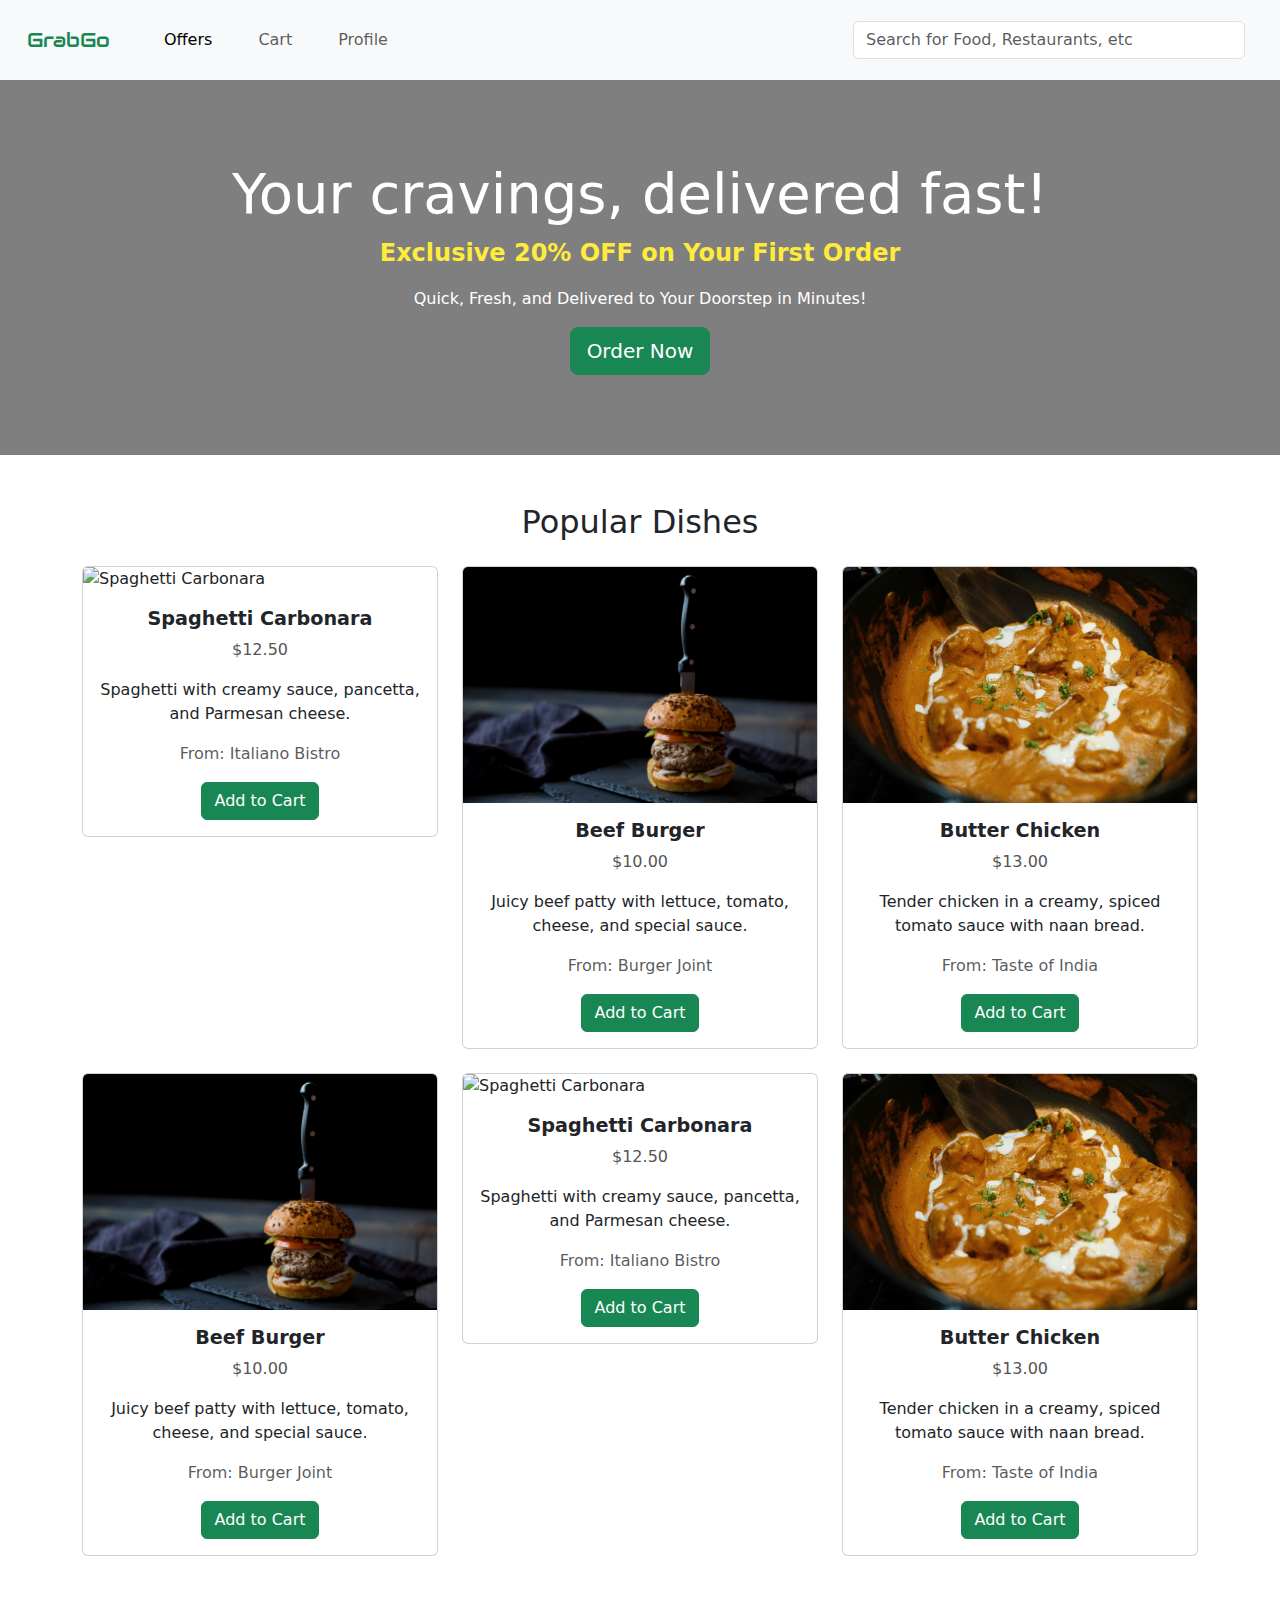
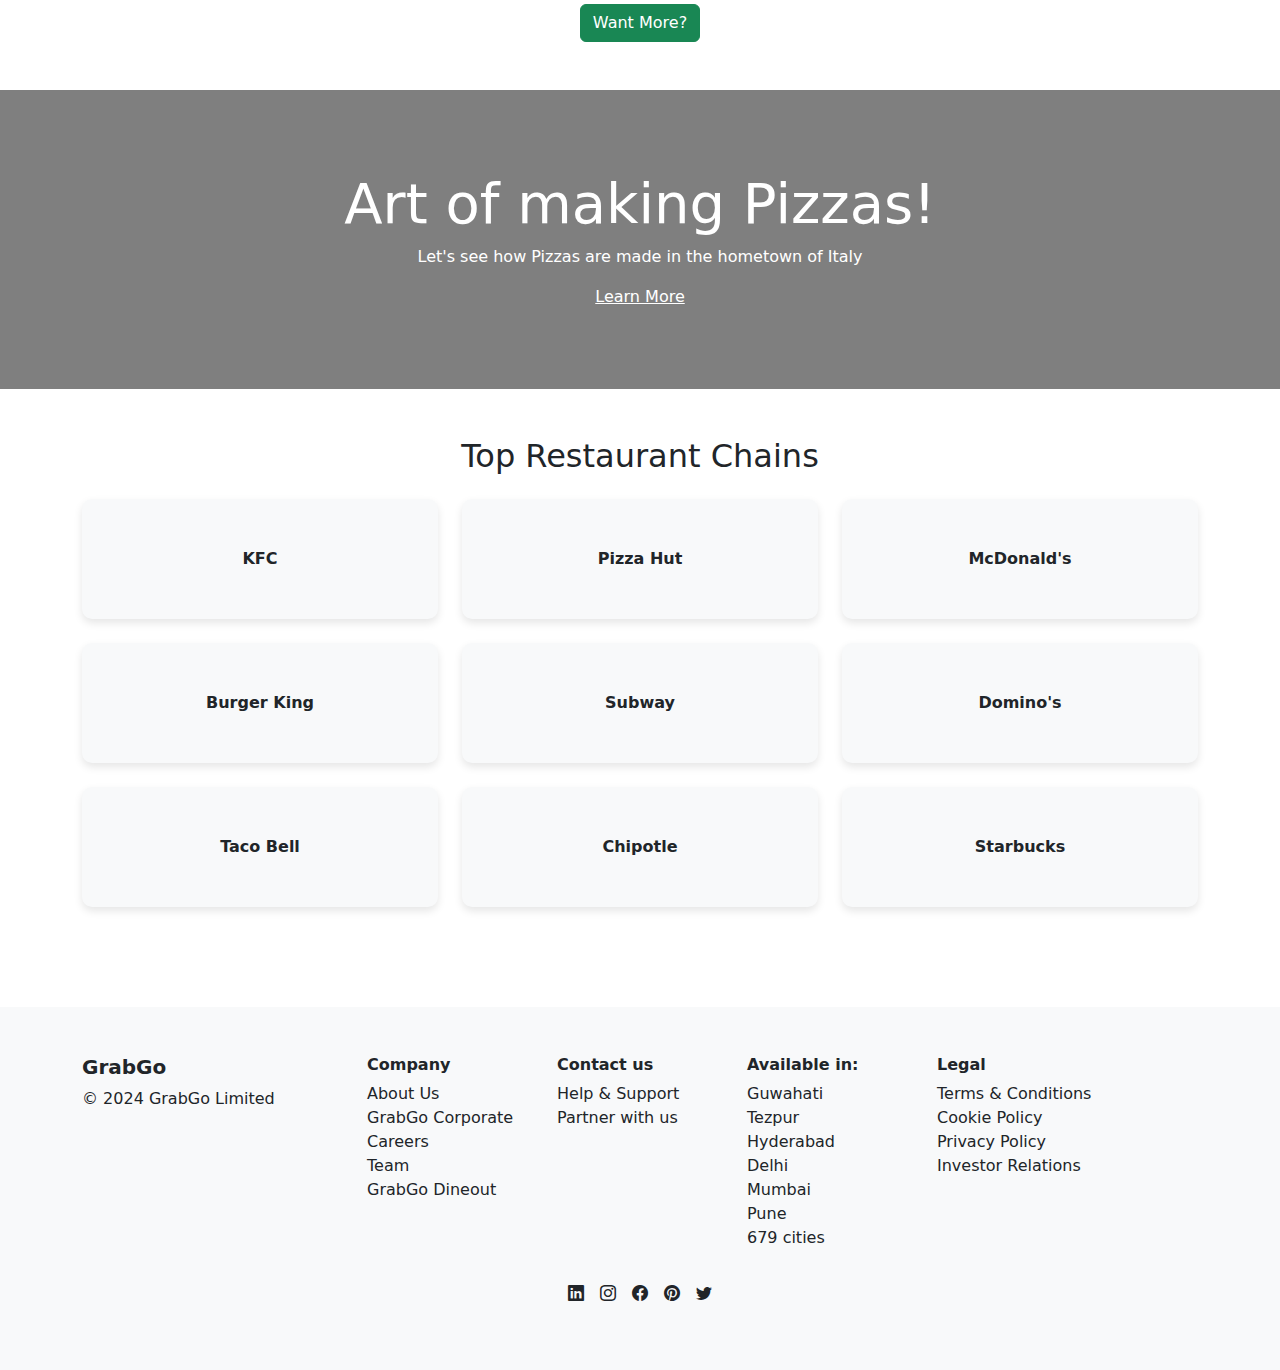
==== commit 97eba307: "Update index.html" ====
--- a/index.html
+++ b/index.html
@@ -32,7 +32,7 @@
                 <a class="nav-link" href="#">Profile</a>
               </li>
             </ul>
-            form class="d-flex" role="search" style="width: 400px;">
+            <form class="d-flex" role="search" style="width: 400px;">
                 <input class="form-control me-2" type="search" placeholder="Search for Food, Restaurants, etc" aria-label="Search" style="width: 100%; max-width: 600px;">
               </form>
           </div>
